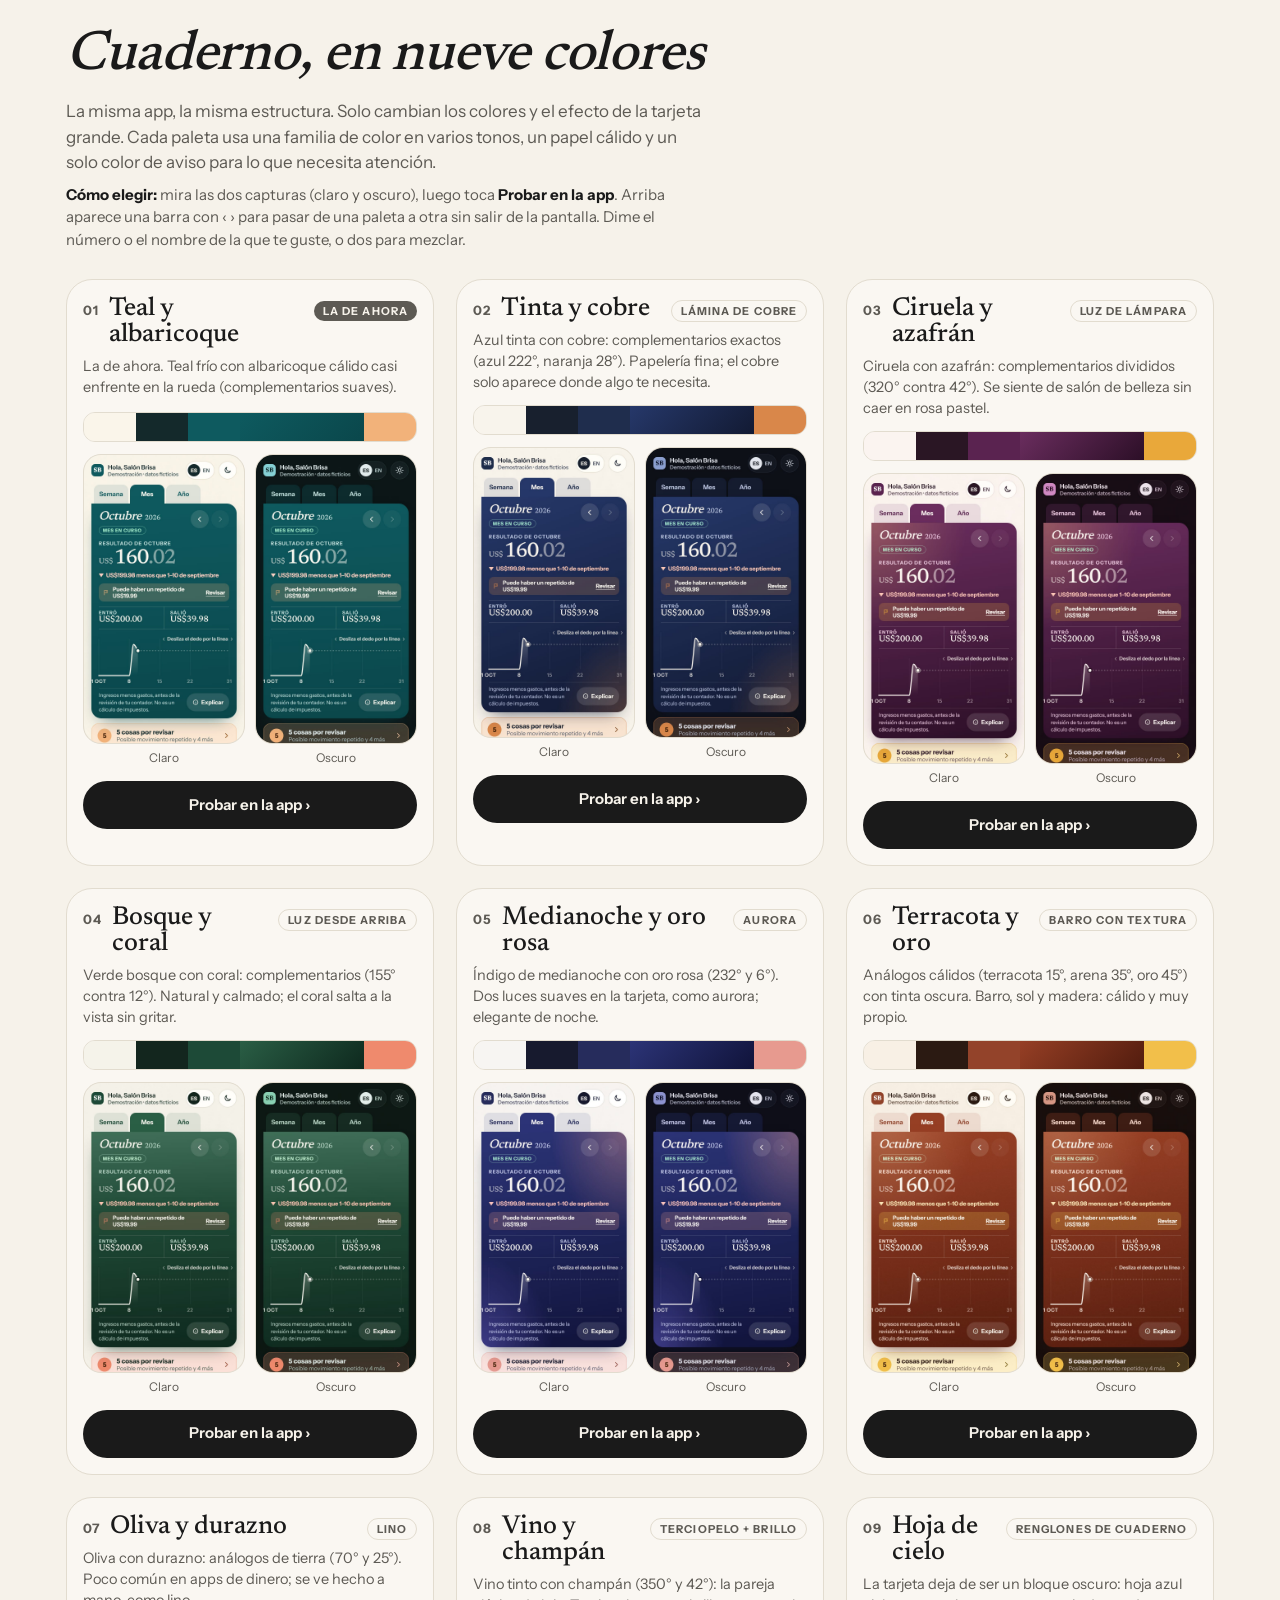
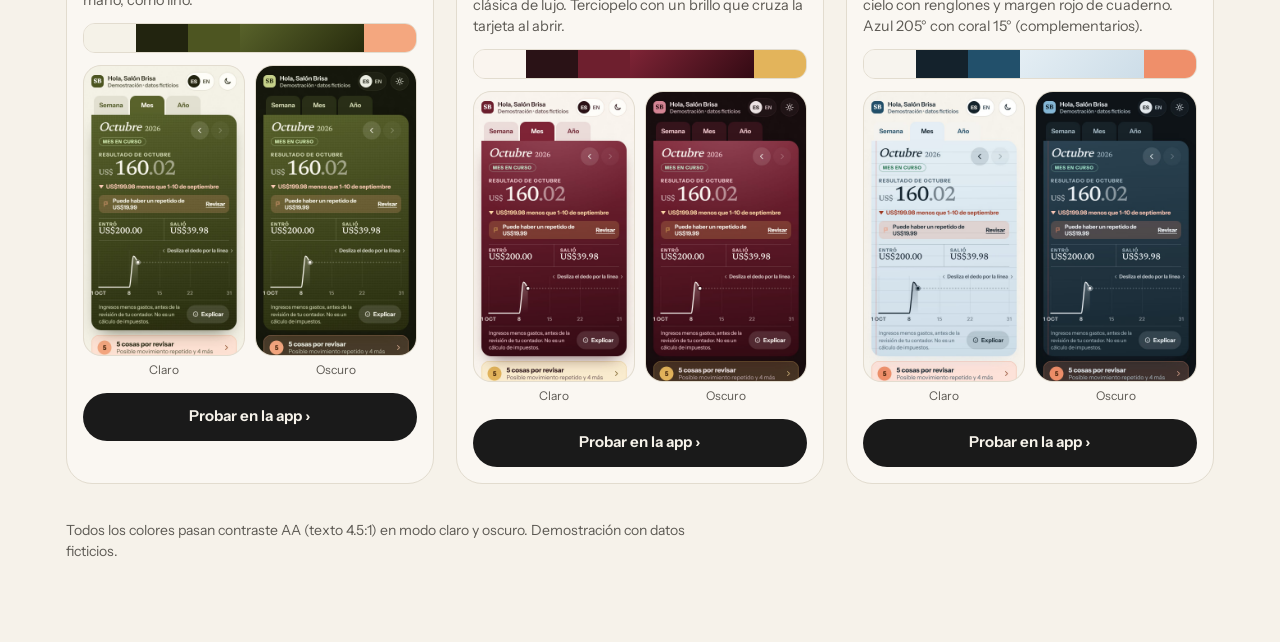
==== colores/index.html @ ece7cb8b "Cuaderno: nine colour options with a palette picker (fictional demo data) Co-Authored-By: Claude Opu" ====
<!doctype html>
<html lang="es">
<head>
<meta charset="utf-8">
<meta name="viewport" content="width=device-width,initial-scale=1,viewport-fit=cover">
<meta name="robots" content="noindex, nofollow">
<meta name="description" content="Salon Books · Cuaderno colour options (fictional demo data).">
<meta name="theme-color" content="#f6f2ea">
<title>Cuaderno · paletas</title>
<link rel="stylesheet" href="../_lib/base.css">
<script src="../_lib/palettes.js"></script>
<style>
:root{--bg:#f6f2ea;--text:#1a1a1a;--muted:#5d5a54;--line:#e2dccf}
@media (prefers-color-scheme:dark){:root:not([data-theme=light]){--bg:#121110;--text:#eeeae2;--muted:#a8a29a;--line:#2a2724}}
body{background:var(--bg);color:var(--text);margin:0;font-family:var(--font-sans)}
body::before{display:none}
.wrap{max-width:1180px;margin:0 auto;padding:28px 16px 80px}
h1{font:500 clamp(34px,8vw,56px)/1.02 var(--font-serif);font-style:italic;letter-spacing:-.02em;margin:0}
.lede{max-width:640px;font-size:17px;line-height:1.5;color:var(--muted);margin:14px 0 8px}
.how{font-size:15px;line-height:1.5;color:var(--muted);max-width:640px;margin:0 0 28px}
.how b{color:var(--text)}
.grid{display:grid;gap:22px;grid-template-columns:repeat(auto-fill,minmax(min(100%,340px),1fr))}
.pal{border:1px solid var(--line);border-radius:26px;padding:16px;background:color-mix(in srgb,var(--bg) 60%,#fff 40%);scroll-margin-top:16px}
@media (prefers-color-scheme:dark){.pal{background:color-mix(in srgb,var(--bg) 85%,#fff 15%)}}
.pal:target{outline:3px solid var(--text);outline-offset:3px}
.ph{display:flex;align-items:baseline;gap:10px;flex-wrap:wrap}
.num{font:700 13px var(--font-sans);color:var(--muted);letter-spacing:.08em}
.ph h2{font:500 26px var(--font-serif);margin:0;flex:1;min-width:0}
.fx{font:700 11px var(--font-sans);letter-spacing:.1em;text-transform:uppercase;border:1px solid var(--line);border-radius:99px;padding:3px 9px;color:var(--muted)}
.theory{font-size:14.5px;line-height:1.45;color:var(--muted);margin:8px 0 12px;min-height:3em}
.sw{display:flex;height:30px;border-radius:12px;overflow:hidden;margin-bottom:12px;border:1px solid var(--line)}
.sw i{flex:1}.sw i.big{flex:2.4}
.shots{display:grid;grid-template-columns:1fr 1fr;gap:10px}
.shots figure{margin:0}
.shots img{display:block;width:100%;aspect-ratio:390/700;object-fit:cover;object-position:top;border-radius:18px;border:1px solid var(--line);background:var(--line)}
.shots figcaption{font-size:12px;color:var(--muted);text-align:center;margin-top:5px}
.try{display:flex;align-items:center;justify-content:center;gap:8px;margin-top:14px;min-height:48px;border-radius:99px;background:var(--text);color:var(--bg);font-weight:650;text-decoration:none;font-size:15px}
.cur{font:700 11px var(--font-sans);letter-spacing:.1em;text-transform:uppercase;color:var(--bg);background:var(--muted);border-radius:99px;padding:3px 9px}
.foot{margin-top:36px;font-size:14px;color:var(--muted);max-width:640px;line-height:1.5}
</style>
</head>
<body>
<main class="wrap">
  <h1>Cuaderno, en nueve colores</h1>
  <p class="lede">La misma app, la misma estructura. Solo cambian los colores y el efecto de la tarjeta grande. Cada paleta usa una familia de color en varios tonos, un papel cálido y un solo color de aviso para lo que necesita atención.</p>
  <p class="how"><b>Cómo elegir:</b> mira las dos capturas (claro y oscuro), luego toca <b>Probar en la app</b>. Arriba aparece una barra con ‹ › para pasar de una paleta a otra sin salir de la pantalla. Dime el número o el nombre de la que te guste, o dos para mezclar.</p>
  <div class="grid" id="grid"></div>
  <p class="foot">Todos los colores pasan contraste AA (texto 4.5:1) en modo claro y oscuro. Demostración con datos ficticios.</p>
</main>
<script>
document.getElementById('grid').innerHTML = (window.SB_PALETTES || []).map(function (p, i) {
  var s = p.sw;
  return '<article class="pal" id="' + p.id + '"><div class="ph"><span class="num">' + String(i + 1).padStart(2, '0') + '</span><h2>' + p.name + '</h2>' + (p.id === 'actual' ? '<span class="cur">la de ahora</span>' : '<span class="fx">' + p.fx + '</span>') + '</div>' +
    '<p class="theory">' + p.theory + '</p>' +
    '<div class="sw" aria-hidden="true"><i style="background:' + s[0] + '"></i><i style="background:' + s[1] + '"></i><i style="background:' + s[2] + '"></i><i class="big" style="background:linear-gradient(135deg,' + s[3] + ',' + s[4] + ')"></i><i style="background:' + s[5] + '"></i></div>' +
    '<div class="shots"><figure><img loading="lazy" src="img/' + p.id + '-claro.jpg" alt="Inicio de ' + p.name + ' en modo claro"><figcaption>Claro</figcaption></figure><figure><img loading="lazy" src="img/' + p.id + '-oscuro.jpg" alt="Inicio de ' + p.name + ' en modo oscuro"><figcaption>Oscuro</figcaption></figure></div>' +
    '<a class="try" href="../v1-cuaderno/index.html?p=' + p.id + '">Probar en la app ›</a></article>';
}).join('');
</script>
</body>
</html>
---- _lib/base.css ----
/* Libreta family base (round 2). Variants override tokens and compose screens differently. */
@font-face{font-family:"Instrument Sans";src:url(fonts/instrument-sans-latin-wght-normal.woff2) format("woff2");font-weight:400 700;font-display:swap}
@font-face{font-family:"Newsreader";src:url(fonts/newsreader-latin-wght-normal.woff2) format("woff2");font-weight:200 800;font-display:swap}
:root{
  --bg:#faf5ea;--surface:#fffefb;--sunk:#f2ebdc;--text:#14292b;--muted:#566a6b;--line:#e4dac6;--line-strong:#cfc2a8;
  --action:#0e5a5f;--action-strong:#0a474b;--action-text:#fff;--tint:#e3f1ef;
  --accent:#f2b27a;--accent-tint:#fce7d2;--accent-ink:#8a4709;--ok:#1e6b4a;--ok-tint:#e1f1e8;--danger:#a12a2a;--neg:#a8432f;
  --card-bg:#0e5a5f;--card-bg2:#0a474b;--card-text:#fdfaf2;--card-muted:#bfdcd8;
  --chrome:#faf5ea;--shadow:0 1px 2px rgba(60,44,20,.06),0 8px 24px -12px rgba(60,44,20,.18);
  --font-sans:"Instrument Sans","Segoe UI",system-ui,sans-serif;--font-serif:"Newsreader",Charter,Georgia,serif;
  --num-size:50px;--grain:.05;--r-card:20px;--ease:cubic-bezier(.2,.8,.2,1);--spring:cubic-bezier(.34,1.4,.64,1);--sheet-ease:cubic-bezier(.32,.72,0,1);
  color-scheme:light;
}
:root[data-theme=dark]{
  --bg:#0f1817;--surface:#16211f;--sunk:#1c2826;--text:#ece5d6;--muted:#9fb0ac;--line:#26332f;--line-strong:#34433f;
  --action:#5fb7b0;--action-strong:#7cc9c2;--action-text:#06201e;--tint:#173533;
  --accent:#f2b27a;--accent-tint:#3a2716;--accent-ink:#f6c79c;--ok:#6cc59a;--ok-tint:#14302a;--neg:#f0a08c;
  --card-bg:#11605f;--card-bg2:#0b4847;--card-text:#f4efe3;--card-muted:#a9d3cd;--chrome:#0f1817;
  --shadow:0 1px 2px rgba(0,0,0,.3),0 10px 30px -14px rgba(0,0,0,.6);color-scheme:dark;
}
*{box-sizing:border-box}
html{background:var(--bg);color:var(--text);font-family:var(--font-sans);-webkit-text-size-adjust:100%;-webkit-tap-highlight-color:transparent}
body{margin:0;min-height:100dvh;font-size:17px;line-height:1.5;background:var(--bg);overflow-x:hidden}
body::before{content:"";position:fixed;inset:0;pointer-events:none;opacity:var(--grain);z-index:0;mix-blend-mode:multiply;background-image:url("data:image/svg+xml,%3Csvg xmlns='http://www.w3.org/2000/svg' width='240' height='240'%3E%3Cfilter id='p'%3E%3CfeTurbulence type='fractalNoise' baseFrequency='.05' numOctaves='5'/%3E%3CfeColorMatrix values='0 0 0 0 .55 0 0 0 0 .45 0 0 0 0 .3 0 0 0 .8 0'/%3E%3C/filter%3E%3Crect width='100%25' height='100%25' filter='url(%23p)'/%3E%3C/svg%3E")}
:root[data-theme=dark] body::before{mix-blend-mode:soft-light}
.theming,.theming *{transition:background-color .35s ease,color .35s ease,border-color .35s ease,fill .35s ease,stroke .35s ease!important}
h1,h2,h3{margin:0;line-height:1.15;font-weight:600}
h1,h2{font-family:var(--font-serif)}
p{margin:0}
a{color:var(--action)}
button{font:inherit;color:inherit}
.ic{width:22px;height:22px;flex:none}
:focus-visible{outline:3px solid var(--action);outline-offset:2px;border-radius:10px}
.sr{position:absolute;width:1px;height:1px;overflow:hidden;clip:rect(0 0 0 0);white-space:nowrap}
[hidden]{display:none!important}

/* shell */
.app{position:relative;z-index:1;min-height:100dvh}
.screen{max-width:560px;margin:0 auto;padding:max(14px,env(safe-area-inset-top)) 18px calc(108px + env(safe-area-inset-bottom));outline:none}
.nav{position:fixed;left:0;right:0;bottom:0;z-index:20;display:flex;justify-content:space-around;padding:8px 6px calc(8px + env(safe-area-inset-bottom));background:var(--bg);border-top:1px solid var(--line-strong)}
.brand{display:none}
.tab{flex:1;max-width:84px;display:flex;flex-direction:column;align-items:center;gap:3px;text-decoration:none;color:var(--muted);font-size:12px;font-weight:600;min-height:52px;padding-top:4px;transition:color .2s}
.tab-ic{position:relative;display:grid;place-items:center;width:58px;height:30px;border-radius:99px;transition:background .3s var(--ease),transform .3s var(--spring)}
.tab.on{color:var(--text)}
.tab.on .tab-ic{background:var(--action);color:var(--action-text)}
.tab:active .tab-ic{transform:scale(.9)}
.badge{position:absolute;top:-3px;right:6px;min-width:18px;height:18px;padding:0 5px;border-radius:9px;background:var(--accent);color:#3d1f04;font-size:11px;font-weight:700;display:grid;place-items:center;border:2px solid var(--bg)}
.mark{display:inline-grid;place-items:center;width:30px;height:30px;border-radius:9px;background:var(--action);color:var(--action-text);font:700 15px var(--font-serif);flex:none}
@media (min-width:960px){
  .screen{max-width:1180px;margin-left:264px;padding:32px 48px 64px}
  .nav{top:0;right:auto;width:248px;flex-direction:column;justify-content:flex-start;gap:4px;padding:28px 16px;border-top:0;border-right:1px solid var(--line);background:var(--surface)}
  .brand{display:flex;align-items:center;gap:10px;font-family:var(--font-serif);font-size:22px;font-weight:600;padding:0 10px 22px}
  .tab{flex:none;max-width:none;flex-direction:row;gap:12px;font-size:15px;min-height:46px;padding:0 6px;border-radius:12px}
  .tab-ic{width:40px;height:34px}
  .tab.on{background:var(--tint)}
}

/* top row */
.top{display:flex;align-items:center;gap:10px;min-height:46px;margin-bottom:10px}
.hello{display:flex;align-items:center;gap:10px;font-weight:600;font-size:15px;margin-right:auto}
.hello-t{display:flex;flex-direction:column;line-height:1.2}
.hello-t small{font-size:12.5px;font-weight:600;color:var(--muted)}
.icon-btn{display:grid;place-items:center;width:44px;height:44px;border-radius:50%;border:1px solid var(--line);background:var(--surface);cursor:pointer;color:var(--text);transition:transform .2s var(--spring)}
.icon-btn:active{transform:scale(.9)}
@media (min-width:960px){.hello .mark{display:none}}

/* period segmented control (sliding pill) */
.seg3{position:relative;display:grid;grid-template-columns:repeat(3,1fr);padding:4px;border-radius:99px;background:var(--sunk);border:1px solid var(--line);isolation:isolate}
.seg3.two{grid-template-columns:1fr 1fr}
.seg3 button{position:relative;z-index:1;display:inline-flex;align-items:center;justify-content:center;gap:6px;min-height:40px;border:0;background:none;border-radius:99px;font-size:15px;font-weight:650;color:var(--muted);cursor:pointer;transition:color .25s;padding:0 8px;white-space:nowrap}
.seg3 button .ic{width:17px;height:17px}
.seg3 button[aria-pressed=true]{color:var(--text)}
.seg-ind{position:absolute;z-index:0;left:0;top:4px;bottom:4px;border-radius:99px;background:var(--surface);box-shadow:0 1px 3px rgba(0,0,0,.12),0 0 0 1px var(--line);transition:transform .42s var(--spring),width .42s var(--spring)}
.mini-count{display:inline-grid;place-items:center;min-width:20px;height:20px;padding:0 5px;border-radius:9px;background:var(--accent);color:#3d1f04;font-size:12px;font-weight:700}
.step{display:grid;place-items:center;width:44px;height:44px;border-radius:50%;border:1px solid var(--line);background:var(--surface);cursor:pointer;color:var(--text);transition:transform .2s var(--spring),opacity .2s;flex:none}
.step:active{transform:scale(.88)}
.step[aria-disabled=true]{opacity:.32}

/* big number */
.big{font-family:var(--font-serif);font-size:var(--num-size);font-weight:500;letter-spacing:-.03em;line-height:1;font-variant-numeric:tabular-nums lining-nums;white-space:nowrap}
.cu-cur{font-size:.36em;font-weight:500;letter-spacing:0;margin-right:.16em;opacity:.72}
.cu-dec{opacity:.5}
.cu-neg{margin-right:.08em}
:root[data-cents=raised] .big .cu-dec{font-size:.5em;vertical-align:.62em;opacity:.8}
:root[data-cents=hide] .big .cu-dec{display:none}

/* chart (Bloque's line) */
.chartbox{position:relative;width:100%;touch-action:pan-y;-webkit-user-select:none;user-select:none;cursor:crosshair}
.cb{display:block;overflow:visible}
.cb-line{fill:none;stroke:currentColor;stroke-width:2.6;stroke-linecap:round;stroke-linejoin:round}
.cb-g0{stop-color:currentColor;stop-opacity:.26}
.cb-g1{stop-color:currentColor;stop-opacity:0}
.cb-future{fill:none;stroke:currentColor;stroke-width:1.6;stroke-dasharray:2 5;opacity:.45;stroke-linecap:round}
.cb-zero{stroke:currentColor;stroke-width:1;stroke-dasharray:3 4;opacity:0;transition:opacity .3s}
.cb-grid line{stroke:currentColor;stroke-width:1;opacity:.08}
.cb-t{font:600 11px var(--font-sans);fill:currentColor;opacity:.62;letter-spacing:.06em;text-transform:uppercase}
.cb-t.fut{opacity:.3}
.cb-end{fill:currentColor;stroke:var(--chart-bg,var(--card-bg));stroke-width:2.5}
.cb-halo{fill:none;stroke:currentColor;stroke-width:2;opacity:0;transform-box:fill-box;transform-origin:center;animation:halo 2.6s ease-out 1.2s infinite}
@keyframes halo{0%{opacity:.5;transform:scale(1)}70%,100%{opacity:0;transform:scale(3)}}
.morph .cb-halo{animation:none}
.cb-rule{stroke:currentColor;stroke-width:1.2;opacity:0}
.cb-scrub{fill:var(--chart-bg,var(--card-bg));stroke:currentColor;stroke-width:2.5;opacity:0}
.scrubbing .cb-rule{opacity:.5}.scrubbing .cb-scrub{opacity:1}.scrubbing .cb-end,.scrubbing .cb-halo{opacity:.25}
.cb-tip{position:absolute;left:0;top:-6px;display:flex;flex-direction:column;align-items:flex-start;padding:5px 10px;border-radius:10px;background:var(--tip-bg,var(--text));color:var(--tip-text,var(--bg));font-size:12px;line-height:1.25;white-space:nowrap;pointer-events:none;opacity:0;transition:opacity .15s;box-shadow:0 6px 16px -8px rgba(0,0,0,.4);z-index:2}
.cb-tip b{font:600 15px var(--font-serif);font-variant-numeric:tabular-nums}
.scrubbing .cb-tip{opacity:1}
.chartbox.flat::after{content:"Sin movimientos todavía";position:absolute;left:50%;top:38%;transform:translateX(-50%);font-size:13px;font-weight:600;opacity:.6;white-space:nowrap}
.chart-hint{font-size:12px;opacity:.7;margin-top:2px}

/* actions */
.actions{display:grid;grid-template-columns:repeat(3,1fr);gap:4px}
.actions.four{grid-template-columns:repeat(4,1fr)}
.act{display:flex;flex-direction:column;align-items:center;justify-content:center;gap:7px;text-decoration:none;color:var(--text);font-size:14.5px;font-weight:650;text-align:center;line-height:1.2;-webkit-user-select:none;user-select:none;border-radius:16px;min-height:100px;padding:6px 2px;transition:background .2s}
.act:active{background:color-mix(in srgb,var(--action) 8%,transparent)}
.act-c{display:grid;place-items:center;width:56px;height:56px;border-radius:50%;background:var(--action);color:var(--action-text);box-shadow:0 8px 16px -10px var(--action);transition:transform .25s var(--spring)}
.act-c .ic{width:24px;height:24px;stroke-width:2}
.act:active .act-c{transform:scale(.9)}
.act-l{display:flex;flex-direction:column;align-items:center;gap:1px}
.act-l small{font-size:12.5px;font-weight:500;color:var(--muted)}

/* sections */
.sec{margin-top:24px}
.sec-h{display:flex;align-items:center;gap:10px;margin:0 4px 10px;min-height:44px}
.sec-h h2{font-size:23px;font-weight:600;letter-spacing:-.01em}
.sec-h .more-link{margin-left:auto;font-size:15px;font-weight:650;text-decoration:none;min-height:44px;display:inline-flex;align-items:center;gap:2px}
.sec-h .more-link .ic{width:18px;height:18px}
.count{display:inline-grid;place-items:center;min-width:26px;height:26px;padding:0 8px;border-radius:99px;background:var(--accent);color:#3d1f04;font:700 14px var(--font-sans)}
.need-list,.rows,.notes{list-style:none;margin:0;padding:0}
.need-list{background:var(--surface);border-radius:var(--r-card);box-shadow:var(--shadow);border:1px solid var(--line);overflow:hidden}
.need{display:flex;align-items:center;gap:12px;width:100%;border:0;background:none;text-align:left;padding:13px 14px;min-height:64px;cursor:pointer;transition:background .2s}
.need-list li+li .need{border-top:1px solid var(--line)}
.need:active{background:var(--sunk)}
.need-dot{width:10px;height:10px;border-radius:50%;background:var(--accent);box-shadow:0 0 0 4px var(--accent-tint);flex:none}
.need-main{flex:1;display:flex;flex-direction:column;min-width:0}
.need-title{font-weight:650}
.need-sub{font-size:14px;color:var(--muted);font-variant-numeric:tabular-nums}
.need-chev{color:var(--muted);width:18px;height:18px}
.need-more{display:flex;align-items:center;justify-content:center;gap:4px;min-height:44px;font-weight:650;text-decoration:none;font-size:15px}
.need-more .ic{width:17px;height:17px}
.all-clear{display:flex;gap:12px;align-items:center;padding:16px;border-radius:var(--r-card);background:var(--ok-tint);color:var(--ok)}
.all-clear p{color:var(--text)}

/* rows */
.day{margin-top:14px}
.day-h{display:flex;justify-content:space-between;margin:0 6px 6px;font:700 12px var(--font-sans);letter-spacing:.1em;text-transform:uppercase;color:var(--muted)}
.day-h span:first-child::first-letter{text-transform:uppercase}
.day-sum{font-variant-numeric:tabular-nums;letter-spacing:.02em}
.rows{background:var(--surface);border:1px solid var(--line);border-radius:var(--r-card);box-shadow:var(--shadow);overflow:hidden}
.row{display:flex;align-items:center;gap:12px;width:100%;border:0;background:none;text-align:left;padding:12px 14px;min-height:64px;cursor:pointer;transition:background .2s}
.rows li+li .row{border-top:1px solid var(--line)}
.row:active{background:var(--sunk)}
.just{animation:just 2s var(--ease)}
@keyframes just{0%,30%{background:var(--accent-tint)}100%{background:transparent}}
.row-ic{position:relative;display:grid;place-items:center;width:40px;height:40px;border-radius:50%;background:var(--sunk);color:var(--muted);flex:none}
.row-ic .ic{width:19px;height:19px}
.row-ic.in{background:var(--tint);color:var(--action)}
.who-dot{position:absolute;right:-1px;bottom:-1px;width:13px;height:13px;border-radius:50%;background:var(--who);border:2px solid var(--surface)}
.row-main{flex:1;min-width:0;display:flex;flex-direction:column;align-items:flex-start}
.row-title{font-weight:600;line-height:1.3}
.row-sub{font-size:14px;color:var(--muted);line-height:1.35}
.row-amt{font:600 18px var(--font-serif);font-variant-numeric:tabular-nums;white-space:nowrap}
.row-amt.in{color:var(--ok)}
.is-void .row-title,.is-void .row-amt{text-decoration:line-through;opacity:.55}
.tag{display:inline-block;margin-top:4px;font-size:12px;font-weight:650;padding:2px 9px;border-radius:99px}
.tag-need{background:var(--accent-tint);color:var(--accent-ink)}
.tag-wait,.tag-void{background:var(--sunk);color:var(--muted)}
.tag-ok{background:var(--ok-tint);color:var(--ok)}
.see-all{display:flex;align-items:center;justify-content:center;gap:6px;min-height:48px;margin-top:8px;font-weight:650;text-decoration:none}
.see-all .ic{width:18px;height:18px}
.empty{text-align:center;padding:36px 10px;color:var(--muted);display:grid;justify-items:center;gap:10px}
.muted-p{color:var(--muted);padding:12px 4px}

/* pages */
.page-h{display:flex;align-items:center;justify-content:space-between;gap:12px;margin:8px 0 6px;min-height:48px}
.page-h h1{font-size:38px;font-weight:500;letter-spacing:-.02em}
.lede{color:var(--muted);margin-bottom:14px;max-width:52ch}
.btn{display:inline-flex;align-items:center;justify-content:center;gap:8px;min-height:48px;padding:0 20px;border-radius:99px;border:1px solid transparent;font-weight:650;font-size:16px;text-decoration:none;cursor:pointer;transition:transform .2s var(--spring),background .2s,box-shadow .2s;text-align:center;line-height:1.2}
.btn:active{transform:scale(.96)}
.btn .ic{width:19px;height:19px}
.btn-main{background:var(--action);color:var(--action-text);box-shadow:0 8px 18px -10px var(--action)}
.btn-quiet{background:var(--surface);border-color:var(--line-strong);color:var(--text)}
.btn-sm{min-height:44px;padding:0 16px;font-size:15px}
.search{display:flex;align-items:center;gap:10px;background:var(--surface);border:1px solid var(--line-strong);border-radius:16px;padding:0 14px;min-height:50px;transition:box-shadow .2s,border-color .2s}
.search:focus-within{border-color:var(--action);box-shadow:0 0 0 4px var(--tint)}
.search .ic{color:var(--muted)}
.search input{flex:1;border:0;background:none;font:inherit;color:var(--text);min-height:48px;outline:none;min-width:0}
.chips{display:flex;gap:8px}
.chips.scroll{overflow-x:auto;scrollbar-width:none;margin:12px -18px 4px;padding:2px 18px 6px;scroll-snap-type:x proximity}
.chips.scroll::-webkit-scrollbar{display:none}
.chips.wrap{flex-wrap:wrap}
.chip{position:relative;flex:none;display:inline-flex;align-items:center;gap:7px;min-height:44px;padding:0 15px;border-radius:99px;border:1px solid var(--line-strong);background:var(--surface);font-size:15px;font-weight:600;cursor:pointer;scroll-snap-align:start;transition:background .2s,color .2s,transform .2s var(--spring),border-color .2s;color:var(--text)}
.chip:active{transform:scale(.95)}
.chip .ic{width:18px;height:18px;color:var(--action)}
.chip.sel,.chip:has(input:checked){background:var(--text);color:var(--bg);border-color:var(--text)}
.chip.sel .ic,.chip:has(input:checked) .ic{color:inherit}
.chip input{position:absolute;opacity:0;pointer-events:none}
.chip:has(input:focus-visible){outline:3px solid var(--action);outline-offset:2px}
.chip.suggested{box-shadow:0 0 0 3px var(--accent)}
.chip.who i{width:12px;height:12px;border-radius:50%;background:var(--who)}

/* ledger table (debit / credit) */
.ledger{background:var(--surface);border:1px solid var(--line);border-radius:var(--r-card);box-shadow:var(--shadow);overflow:hidden}
.lg-head,.lg-row{display:grid;grid-template-columns:minmax(0,1fr) 84px 84px;align-items:center;gap:6px}
.lg-head{position:sticky;top:0;z-index:2;padding:8px 14px;background:var(--sunk);border-bottom:1px solid var(--line-strong);font:700 11px var(--font-sans);letter-spacing:.12em;text-transform:uppercase;color:var(--muted)}
.lg-head span:not(:first-child){text-align:right}
.lg-date{display:flex;justify-content:space-between;padding:12px 14px 4px;font:600 15px var(--font-serif);font-style:italic;color:var(--muted)}
.lg-ds{font:600 13px var(--font-sans);font-style:normal;font-variant-numeric:tabular-nums}
.lg-row{width:100%;border:0;background:none;text-align:left;padding:9px 14px;min-height:58px;cursor:pointer;border-top:1px dashed var(--line);transition:background .2s;color:var(--text)}
.lg-day .lg-date+.lg-row{border-top-color:transparent}
.lg-row:active{background:var(--sunk)}
.lg-c{display:flex;flex-direction:column;min-width:0;position:relative}
.lg-c b{font-weight:600;line-height:1.3;font-size:16px}
.lg-c small{font-size:13px;color:var(--muted);line-height:1.3}
.lg-c em{font-style:normal;font-weight:650}
.lg-c em.need{color:var(--accent-ink)}
.who-pip{position:absolute;left:-10px;top:6px;width:4px;height:calc(100% - 12px);border-radius:3px;background:var(--who)}
.lg-n{font:600 16px var(--font-serif);font-variant-numeric:tabular-nums;text-align:right;white-space:nowrap}
.lg-n.in{color:var(--ok)}
.lg-row.off .lg-n{opacity:.5}
.lg-row.is-void b,.lg-row.is-void .lg-n{text-decoration:line-through;opacity:.5}
.lg-day+.lg-day{border-top:1px solid var(--line-strong)}

/* compact rows */
.cday{margin-top:16px}
.cday-h{display:flex;align-items:center;gap:10px;margin:0 2px 4px;font:700 12px var(--font-sans);letter-spacing:.1em;text-transform:uppercase;color:var(--muted)}
.cday-h i{flex:1;height:1px;background:var(--line-strong)}
.crow{display:flex;align-items:center;gap:12px;width:100%;border:0;background:none;text-align:left;padding:10px 2px;min-height:58px;cursor:pointer;border-bottom:1px solid var(--line);color:var(--text)}
.crow:active{background:var(--sunk)}
.cmark{width:12px;height:12px;border-radius:4px;flex:none;border:2px solid var(--line-strong)}
.cmark.in{background:var(--ok);border-color:var(--ok)}
.cmark.out{background:var(--text);border-color:var(--text)}
.cmark.need{background:var(--accent);border-color:var(--accent)}
.cmark.wait,.cmark.off,.cmark.move{background:transparent}
.cmark.void{background:transparent;border-style:dashed}
.cmark[style]{box-shadow:0 0 0 3px color-mix(in srgb,var(--who) 40%,transparent)}
.crow-t{flex:1;min-width:0;font-weight:600;line-height:1.3;display:flex;flex-direction:column}
.crow-t small{font-weight:500;font-size:13.5px;color:var(--muted)}
.crow-n{font:600 17px var(--font-serif);font-variant-numeric:tabular-nums;white-space:nowrap}
.crow-n.in{color:var(--ok)}
.crow.is-void .crow-t,.crow.is-void .crow-n{text-decoration:line-through;opacity:.55}

/* category breakdown */
.cats{list-style:none;margin:0;padding:0;display:grid;gap:4px}
.cats li{display:flex;gap:12px;align-items:flex-start;padding:10px 12px;background:var(--surface);border:1px solid var(--line);border-radius:16px}
.cat-ic{display:grid;place-items:center;width:38px;height:38px;border-radius:12px;background:var(--tint);color:var(--action);flex:none}
.cat-ic .ic{width:19px;height:19px}
.cat-main{flex:1;min-width:0;display:flex;flex-direction:column;gap:5px}
.cat-top{display:flex;justify-content:space-between;gap:10px;font-size:15.5px}
.cat-v{font:600 16px var(--font-serif);font-variant-numeric:tabular-nums}
.cat-bar{height:8px;border-radius:9px;background:var(--sunk);overflow:hidden}
.cat-bar i{display:block;height:100%;width:calc(var(--w)*100%);border-radius:9px;background:var(--action);transform-origin:left;animation:sx .7s var(--ease) both;animation-delay:calc(var(--i)*60ms)}
@keyframes sx{from{transform:scaleX(0)}}
.cat-main small{font-size:13px;color:var(--muted)}
.cat-wait{display:flex;gap:10px;margin-top:10px;font-size:14px;color:var(--muted);background:var(--sunk);border-radius:14px;padding:11px 12px}
.cat-wait .ic{width:18px;height:18px;margin-top:2px}

/* receipts */
.receipt-grid{list-style:none;padding:0;margin:0;display:grid;grid-template-columns:repeat(auto-fill,minmax(150px,1fr));gap:12px}
.rcard{width:100%;border:1px solid var(--line);background:var(--surface);border-radius:18px;padding:10px;text-align:left;cursor:pointer;box-shadow:var(--shadow);display:flex;flex-direction:column;gap:8px;transition:transform .2s var(--spring);color:var(--text)}
.rcard:active{transform:scale(.97)}
.rcard.todo{border-color:var(--accent);box-shadow:0 0 0 3px var(--accent-tint)}
.rthumb{display:block;height:140px;overflow:hidden;border-radius:12px;background:var(--sunk);padding:10px 18px 0}
.receipt.thumb{width:100%;height:auto;filter:drop-shadow(0 4px 6px rgba(0,0,0,.14));transform:rotate(-2deg)}
.rmeta{display:flex;flex-direction:column;font-size:14px;align-items:flex-start}
.rmeta span{color:var(--muted)}
.shoebox{list-style:none;padding:0;margin:0;display:grid;grid-template-columns:1fr 1fr;gap:18px 14px}
.shoebox li{transform:rotate(var(--r))}
.rslip{width:100%;border:0;background:none;padding:0;cursor:pointer;text-align:left;display:flex;flex-direction:column;gap:8px;color:var(--text);transition:transform .25s var(--spring)}
.rslip:active{transform:scale(.96) rotate(calc(var(--r) * -1))}
.rslip-img{position:relative;display:block;height:172px;overflow:hidden;border-radius:4px;filter:drop-shadow(0 2px 2px rgba(60,44,20,.12)) drop-shadow(0 12px 16px rgba(60,44,20,.18))}
.rslip-img .receipt{width:100%;height:auto;transform:none;filter:none}
.stamp{position:absolute;right:8px;bottom:12px;transform:rotate(-8deg);border:2.5px solid currentColor;border-radius:8px;padding:3px 8px;font:800 12px var(--font-sans);letter-spacing:.08em;text-transform:uppercase;background:color-mix(in srgb,#fbf8f1 70%,transparent)}
.stamp.ok{color:#1e6b4a}.stamp.todo{color:#b0560e}.stamp.wait{color:#566a6b}
.rslip-m{display:flex;flex-direction:column;font-size:14px;line-height:1.3;padding:0 2px}
.rslip-m b{font-weight:650}
.rslip-m span{color:var(--muted)}
.rrow{display:flex;align-items:center;gap:12px;width:100%;border:0;border-bottom:1px solid var(--line);background:none;padding:12px 2px;cursor:pointer;text-align:left;color:var(--text)}
.rrow-img{width:54px;height:66px;overflow:hidden;border-radius:6px;background:var(--sunk);padding:4px 6px 0;flex:none;box-shadow:inset 0 0 0 1px var(--line)}
.rrow-img .receipt{width:100%;height:auto;transform:none;filter:none}
.rrow.todo .rrow-img{box-shadow:0 0 0 2.5px var(--accent)}
.rrow-t{flex:1;min-width:0;display:flex;flex-direction:column;align-items:flex-start;line-height:1.3}
.rrow-t>span:not(.tag){font-size:13.5px;color:var(--muted)}
.rrow-n{font:600 17px var(--font-serif);text-align:right;font-variant-numeric:tabular-nums;white-space:nowrap}
.rrow-n small{display:block;font:600 12px var(--font-sans);color:var(--muted)}

/* review */
.rv{background:var(--surface);border:1px solid var(--line);border-radius:22px;padding:16px;box-shadow:var(--shadow);display:flex;flex-direction:column;gap:8px}
.rv-k{display:flex;align-items:center;gap:7px;font:700 12px var(--font-sans);letter-spacing:.08em;text-transform:uppercase;color:var(--accent-ink)}
.rv-k .ic{width:17px;height:17px}
.rv-t{font:600 22px var(--font-serif);letter-spacing:-.01em}
.rv-why{color:var(--muted);font-size:15.5px}
.rv-acts{display:flex;gap:8px;flex-wrap:wrap;margin-top:6px}
.rv-acts .btn{flex:1 1 140px}
.rv-acts .btn-main{flex-basis:100%}
.rv-list{display:grid;gap:12px}
.big-clear{padding:22px}
.progress{height:10px;border-radius:99px;background:var(--sunk);overflow:hidden}
.progress span{display:block;height:100%;width:calc(var(--p)*100%);background:var(--action);border-radius:99px;transition:width .6s var(--ease)}

/* settings */
.set{margin-top:22px}
.set-h{font:700 12px var(--font-sans);letter-spacing:.1em;text-transform:uppercase;color:var(--muted);margin:0 4px 8px}
.seg{display:flex;gap:4px;padding:4px;border-radius:16px;background:var(--sunk);border:1px solid var(--line)}
.seg-b{position:relative;flex:1;display:flex;align-items:center;justify-content:center;gap:6px;min-height:46px;border-radius:12px;border:0;background:none;font-size:15px;font-weight:600;color:var(--muted);cursor:pointer;text-align:center;line-height:1.2;padding:4px 6px;transition:background .25s var(--ease),color .25s}
.seg-b .ic{width:17px;height:17px}
.seg-b.sel,.seg-b:has(input:checked){background:var(--surface);color:var(--text);box-shadow:0 1px 3px rgba(0,0,0,.12)}
.seg-b input{position:absolute;opacity:0;pointer-events:none}
.seg-b:has(input:focus-visible){outline:3px solid var(--action)}
.switch-row,.set-row{display:flex;align-items:center;justify-content:space-between;gap:12px;background:var(--surface);border:1px solid var(--line);border-radius:18px;padding:12px 14px;min-height:64px;width:100%;text-align:left;cursor:pointer;color:var(--text)}
.switch-row>span,.set-row>span{display:flex;align-items:center;gap:12px;flex:1}
.switch-row small,.set-row small{display:block;color:var(--muted);font-size:14px}
.switch-row input{appearance:none;-webkit-appearance:none;width:52px;height:32px;border-radius:99px;background:var(--line-strong);position:relative;cursor:pointer;transition:background .25s;flex:none;margin:0}
.switch-row input::after{content:"";position:absolute;top:3px;left:3px;width:26px;height:26px;border-radius:50%;background:#fff;box-shadow:0 1px 3px rgba(0,0,0,.25);transition:transform .3s var(--spring)}
.switch-row input:checked{background:var(--action)}
.switch-row input:checked::after{transform:translateX(20px)}
.set-list{list-style:none;padding:0;margin:0;display:grid;gap:8px}
.who-row i{display:inline-block;width:10px;height:10px;border-radius:50%;background:var(--who);margin:0 4px 0 6px}
.who-row i:first-child{margin-left:0}
.demo-note{margin-top:24px;font-size:13px;color:var(--muted);border:1px dashed var(--line-strong);border-radius:14px;padding:10px 12px}

/* forms */
.back{display:inline-flex;align-items:center;gap:4px;min-height:44px;font-weight:650;text-decoration:none;margin-left:-6px}
.form{display:flex;flex-direction:column;gap:18px;margin-top:8px}
.field{display:flex;flex-direction:column;gap:7px;border:0;margin:0;padding:0;min-width:0}
.field>label,.field legend{font-weight:650;font-size:15px;padding:0}
.field input:not([type=radio]):not([type=checkbox]),.cat-more{font:inherit;color:var(--text);background:var(--surface);border:1px solid #7d8a85;border-radius:14px;min-height:50px;padding:0 14px;transition:border-color .2s,box-shadow .2s;width:100%}
.field input:focus,.cat-more:focus{outline:none;border-color:var(--action);box-shadow:0 0 0 4px var(--tint)}
.amt{display:flex;align-items:baseline;gap:6px;border-bottom:2px solid var(--line-strong);padding:4px 2px 6px;transition:border-color .2s}
.amt:focus-within{border-color:var(--action)}
.amt-cur{font:500 26px var(--font-serif);color:var(--muted)}
.amt input{border:0!important;background:none!important;box-shadow:none!important;padding:0!important;font:500 52px var(--font-serif)!important;letter-spacing:-.02em;min-height:64px!important;font-variant-numeric:tabular-nums}
.amt-wrap.bad .amt{border-color:var(--danger);animation:shake .35s}
@keyframes shake{25%{transform:translateX(-6px)}75%{transform:translateX(6px)}}
.form-err{color:var(--danger);font-size:14px;font-weight:600}
.from-receipt>label::after{content:"Leído del recibo";margin-left:8px;font-size:12px;font-weight:700;color:var(--accent-ink);background:var(--accent-tint);padding:2px 8px;border-radius:99px}
.hint{font-size:14px;color:var(--muted)}
.cat-more{margin-top:4px}
.more summary{display:flex;align-items:center;gap:8px;min-height:48px;font-weight:650;color:var(--action);cursor:pointer;list-style:none}
.more summary::-webkit-details-marker{display:none}
.more[open] summary .ic{transform:rotate(45deg)}
.more summary .ic{transition:transform .3s var(--spring)}
.more-in{display:flex;flex-direction:column;gap:14px;padding:4px 0 6px}
.submit-bar{position:sticky;bottom:calc(84px + env(safe-area-inset-bottom));padding:10px 0;background:linear-gradient(transparent,var(--bg) 30%);z-index:3}
.btn-save{width:100%;min-height:56px;font-size:17px;position:relative;overflow:hidden}
.btn-save .s-busy,.btn-save .s-ok{display:none}
.btn-save.saving .s-idle{display:none}
.btn-save.saving .s-busy{display:block;width:22px;height:22px;border-radius:50%;border:3px solid color-mix(in srgb,var(--action-text) 35%,transparent);border-top-color:var(--action-text);animation:spin .7s linear infinite}
.btn-save.saved{background:var(--ok);box-shadow:0 8px 18px -10px var(--ok)}
.btn-save.saved .s-idle{display:none}
.btn-save.saved .s-ok{display:inline-flex;align-items:center;gap:8px;animation:pop .4s var(--spring)}
@keyframes spin{to{transform:rotate(360deg)}}
@keyframes pop{from{transform:scale(.6);opacity:0}}
.receipt-pane{margin:6px 0 4px}
.receipt-frame{position:relative;display:block;width:100%;border:0;padding:18px 0 22px;border-radius:22px;background:radial-gradient(80% 70% at 50% 40%,#5b5348,#2f2a24);cursor:zoom-in;overflow:hidden;box-shadow:var(--shadow)}
.receipt-frame .receipt{display:block;width:56%;max-width:230px;height:auto;margin:0 auto;transform:rotate(-2.5deg);filter:drop-shadow(0 14px 18px rgba(0,0,0,.45))}
.scanline{position:absolute;left:0;right:0;top:0;height:70px;background:linear-gradient(transparent,color-mix(in srgb,var(--accent) 45%,transparent),transparent);opacity:0;pointer-events:none}
.reading .scanline{opacity:1;animation:scan 1.4s var(--ease) infinite}
@keyframes scan{from{transform:translateY(-70px)}to{transform:translateY(420px)}}
.read-status{display:flex;align-items:center;gap:8px;margin-top:10px;font-weight:600;font-size:15px;min-height:28px}
.read-status .ic{width:18px;height:18px}
.rs-read{display:none;color:var(--ok)}
.rs-reading{display:none;color:var(--accent-ink)}
.reading .rs-reading,.read .rs-read{display:inline-flex;align-items:center;gap:8px}
.reading .rs-reading .ic{animation:spin 1.6s linear infinite}
.reading .form{opacity:.5;pointer-events:none;filter:saturate(.5)}
@media (min-width:960px){
  .form-page{max-width:640px}
  .form-page.has-receipt{max-width:none;display:grid;grid-template-columns:minmax(0,.85fr) minmax(0,1fr);gap:0 40px;align-items:start}
  .form-page.has-receipt .back,.form-page.has-receipt .page-h{grid-column:1/-1}
  .form-page.has-receipt .receipt-pane{position:sticky;top:30px}
  .submit-bar{bottom:0}
}

/* sheets, toast */
.sheet-wrap{position:fixed;inset:0;z-index:50}
.scrim{position:absolute;inset:0;background:rgba(14,22,22,.42);opacity:0;transition:opacity .3s}
.sheet{position:absolute;left:0;right:0;bottom:0;max-height:90dvh;overflow:auto;overscroll-behavior:contain;background:var(--bg);border-radius:28px 28px 0 0;padding:8px 18px calc(18px + env(safe-area-inset-bottom));transform:translateY(105%);transition:transform .42s var(--sheet-ease);box-shadow:0 -10px 40px rgba(0,0,0,.2)}
.sheet-wrap.open .scrim{opacity:1}
.sheet-wrap.open .sheet{transform:none}
.grab{width:42px;height:5px;border-radius:9px;background:var(--line-strong);margin:4px auto 10px;cursor:grab;touch-action:none}
@media (min-width:960px){.sheet{left:50%;right:auto;bottom:auto;top:50%;width:540px;max-height:86dvh;border-radius:28px;transform:translate(-50%,-46%) scale(.96);opacity:0;transition:transform .35s var(--sheet-ease),opacity .25s}.sheet-wrap.open .sheet{transform:translate(-50%,-50%);opacity:1}.grab{display:none}}
.sh-body{display:flex;flex-direction:column;gap:12px}
.sh-kicker{font:700 12px var(--font-sans);letter-spacing:.1em;text-transform:uppercase;color:var(--muted);display:flex;align-items:center;gap:6px}
.sh-kicker.need{color:var(--accent-ink)}
.sh-kicker .ic{width:16px;height:16px}
.sh-title{font-size:26px;font-weight:600}
.sh-amount{font:500 40px var(--font-serif);font-variant-numeric:tabular-nums;letter-spacing:-.02em}
.sh-amount.in{color:var(--ok)}
.sh-meta{color:var(--muted)}
.sh-dl{margin:0;display:grid;background:var(--surface);border:1px solid var(--line);border-radius:18px;overflow:hidden}
.sh-dl div{display:flex;justify-content:space-between;gap:12px;padding:11px 14px}
.sh-dl div+div{border-top:1px solid var(--line)}
.sh-dl dt{color:var(--muted)}
.sh-dl dd{margin:0;font-weight:600;text-align:right}
.sh-why{display:flex;gap:10px;align-items:flex-start;font-size:15px;color:var(--muted);background:var(--sunk);border-radius:14px;padding:11px 12px}
.sh-why .ic{width:18px;height:18px;margin-top:2px}
.sh-eq{display:grid;grid-template-columns:1fr auto 1fr auto 1fr;align-items:center;gap:6px;background:var(--surface);border:1px solid var(--line);border-radius:16px;padding:10px 12px}
.sh-eq span{display:flex;flex-direction:column;font-size:12px;font-weight:650;color:var(--muted);text-transform:uppercase;letter-spacing:.06em}
.sh-eq b{font:600 16px var(--font-serif);color:var(--text);text-transform:none;letter-spacing:0;font-variant-numeric:tabular-nums}
.sh-eq i{font-style:normal;font-size:20px;color:var(--muted)}
.sh-label{font-weight:650}
.sh-actions{display:flex;gap:8px;flex-wrap:wrap}
.sh-actions .btn{flex:1}
.sh-done{margin-top:4px}
.sh-receipt{background:var(--sunk);border-radius:16px;padding:14px;display:grid;place-items:center;border:0;cursor:zoom-in}
.receipt.mini{width:150px;height:auto;transform:rotate(-2deg);filter:drop-shadow(0 6px 8px rgba(0,0,0,.18))}
.sh-receipt.big .receipt.mini{width:190px}
.receipt.zoomed{width:100%;max-width:360px;height:auto;margin:0 auto;display:block}
.dup-pair{display:grid;grid-template-columns:1fr 1fr;gap:8px}
.dup-pair div{background:var(--surface);border:1px solid var(--line);border-radius:16px;padding:12px;display:flex;flex-direction:column;gap:4px;font-size:14px}
.dup-pair span{color:var(--muted)}
.anotar-grid{display:grid;gap:10px}
.anotar{display:grid;grid-template-columns:52px 1fr;grid-template-rows:auto auto;column-gap:14px;align-items:center;text-decoration:none;color:var(--text);background:var(--surface);border:1px solid var(--line);border-radius:20px;padding:12px 14px;min-height:76px}
.anotar .ic{grid-row:1/3;width:52px;height:52px;padding:13px;border-radius:50%;background:var(--tint);color:var(--action)}
.anotar span{color:var(--muted);font-size:14px}
.report{background:#fffdf7;color:#14292b;border:1px solid var(--line);border-radius:6px;padding:16px 16px 10px;box-shadow:var(--shadow);font-size:14.5px}
:root[data-theme=dark] .report{background:#f4efe3}
.rp-h{font:700 11px var(--font-sans);letter-spacing:.12em;text-transform:uppercase;color:#566a6b;margin:12px 0 4px}
.rp-h:first-child{margin-top:0}
.rp-r{display:flex;justify-content:space-between;gap:10px;padding:5px 0;border-bottom:1px dotted #cfc2a8;font-variant-numeric:tabular-nums}
.rp-r span:last-child{font-family:var(--font-serif);font-weight:600;white-space:nowrap}
.rp-r.tot{font-weight:700;border-bottom:1px solid #14292b}
.rp-r.grand{font-weight:700;font-size:16.5px;border-bottom:3px double #14292b;margin-top:8px}
.rp-r.wait{color:#566a6b}
.team{list-style:none;margin:0;padding:0;display:grid;gap:8px}
.team li{display:flex;align-items:center;gap:12px;background:var(--surface);border:1px solid var(--line);border-left:5px solid var(--who);border-radius:16px;padding:10px 12px}
.tm-av{display:grid;place-items:center;width:40px;height:40px;border-radius:50%;background:var(--who);color:#fff;font-weight:700;flex:none}
.tm-t{flex:1;display:flex;flex-direction:column;line-height:1.3}
.tm-t span{font-size:13.5px;color:var(--muted)}
.tm-n{display:flex;flex-direction:column;align-items:flex-end;font:600 15px var(--font-serif);font-variant-numeric:tabular-nums}
.tm-n small{font:600 11px var(--font-sans);color:var(--muted);text-transform:uppercase;letter-spacing:.06em}
.toast{position:fixed;left:50%;bottom:calc(96px + env(safe-area-inset-bottom));z-index:60;display:flex;align-items:center;gap:10px;max-width:min(92vw,440px);padding:12px 16px 12px 12px;border-radius:18px;background:var(--text);color:var(--bg);font-weight:600;font-size:15px;box-shadow:0 14px 30px -12px rgba(0,0,0,.45);transform:translate(-50%,24px) scale(.96);opacity:0;pointer-events:none;transition:transform .45s var(--spring),opacity .25s}
.toast.show{transform:translate(-50%,0);opacity:1}
.toast-ic{display:grid;place-items:center;width:28px;height:28px;border-radius:50%;background:var(--ok);color:#fff;flex:none}
.toast.warn .toast-ic{background:var(--accent);color:#3d1f04}
.toast-ic .ic{width:17px;height:17px}
@media (min-width:960px){.toast{bottom:28px;left:calc(50% + 124px)}}

/* first-load entrance only (never on in-page changes) */
.enter>*>*{animation:rise .55s var(--ease) both}
.enter>*>*:nth-child(2){animation-delay:.05s}.enter>*>*:nth-child(3){animation-delay:.1s}.enter>*>*:nth-child(4){animation-delay:.14s}.enter>*>*:nth-child(n+5){animation-delay:.18s}
@keyframes rise{from{opacity:0;transform:translateY(12px)}}
:root[data-motion=subtle] *{animation-duration:.01ms!important;transition-duration:.12s!important}
@media (prefers-reduced-motion:reduce){*,*::before,*::after{animation-duration:.01ms!important;animation-iteration-count:1!important;transition-duration:.01ms!important}}
#twt{top:46%!important;bottom:auto!important;right:0!important;min-height:0!important;padding:14px 7px!important;border-radius:12px 0 0 12px!important;writing-mode:vertical-rl;font-size:12px!important;letter-spacing:.06em;opacity:.82}

/* ===== round 2 (panel r01): pending on the first screen, rows say why, comparison, safer decisions, faster forms ===== */
.alert{display:flex;align-items:center;gap:12px;min-height:60px;padding:10px 14px;border-radius:18px;background:var(--accent-tint);color:var(--text);text-decoration:none;border:1px solid color-mix(in srgb,var(--accent) 55%,transparent)}
.alert>span:nth-child(2){flex:1;display:flex;flex-direction:column;line-height:1.25;min-width:0}
.alert b{font-weight:700;font-size:16px}
.alert>span:nth-child(2)>span{font-size:14px;color:var(--muted);white-space:nowrap;overflow:hidden;text-overflow:ellipsis}
.alert .ic{color:var(--accent-ink);width:20px;height:20px}
.al-n{display:grid;place-items:center;width:34px;height:34px;border-radius:50%;background:var(--accent);color:#3d1f04;font-weight:800;font-size:16px;flex:none}
.alert.ok{background:var(--ok-tint);border-color:transparent}.alert.ok .ic{color:var(--ok)}
.warn{display:flex;align-items:center;gap:8px;width:100%;margin-top:8px;padding:6px 10px;min-height:40px;border:0;border-radius:12px;background:color-mix(in srgb,var(--accent) 22%,transparent);color:inherit;font:600 13.5px var(--font-sans);text-align:left;cursor:pointer}
.warn .ic{width:16px;height:16px;flex:none;color:var(--accent)}
.warn span{flex:1}.warn b{text-decoration:underline;text-underline-offset:3px}
.cmp{display:inline-flex;align-items:center;gap:6px;margin-top:6px;font-size:14px;font-weight:650}
.cmp::before{content:"";width:0;height:0;border:6px solid transparent}
.cmp[data-dir="1"]::before{border-bottom:9px solid currentColor;border-top:0;margin-bottom:2px}
.cmp[data-dir="-1"]::before{border-top:9px solid currentColor;border-bottom:0}
.cmp[data-dir="0"]::before{width:8px;height:8px;border:0;border-radius:50%;background:currentColor;opacity:.6}
.cb-t{font-size:12px;opacity:.85}
.cb-t.fut{opacity:.42}
.cb-hint{position:absolute;right:6px;top:2px;display:inline-flex;align-items:center;gap:2px;font-size:12px;font-weight:650;opacity:.75;pointer-events:none;animation:hintpulse 2.4s ease-in-out 1.6s 3}
.cb-hint .ic{width:13px;height:13px}
@keyframes hintpulse{50%{opacity:.35}}
.toast.has-undo{pointer-events:auto;padding-right:8px}
.toast-t{flex:1}
.toast-undo{border:0;background:color-mix(in srgb,var(--bg) 18%,transparent);color:var(--bg);font:700 14px var(--font-sans);border-radius:99px;padding:0 14px;min-height:40px;cursor:pointer;text-decoration:underline;text-underline-offset:3px}
.lang{display:inline-flex;align-items:center;gap:0;min-height:44px;padding:0 4px;border:1px solid var(--line);border-radius:99px;background:var(--surface);color:var(--muted);font:700 12.5px var(--font-sans);cursor:pointer}
.lang b,.lang span{display:grid;place-items:center;min-width:30px;height:30px;border-radius:99px}
.lang b{background:var(--text);color:var(--bg)}
.rv-meta{font-size:14px;color:var(--muted);font-variant-numeric:tabular-nums;margin-top:-4px}
.stack-next{list-style:none;margin:6px 0 0;padding:0;display:grid;gap:6px}
.stack-next button{display:flex;align-items:center;gap:10px;width:100%;min-height:48px;padding:8px 14px;border:1px dashed var(--line-strong);border-radius:14px;background:transparent;color:var(--text);font-weight:600;text-align:left;cursor:pointer}
.stack-next small{margin-left:auto;color:var(--muted);font-weight:600;font-variant-numeric:tabular-nums}
.stack-l{text-align:left!important;margin:14px 4px 0!important;font-weight:650}
.offlist{display:grid;background:var(--surface);border:1px solid var(--line);border-radius:16px;overflow:hidden}
.offlist div{display:flex;justify-content:space-between;gap:10px;padding:9px 14px;font-size:15px}
.offlist div+div{border-top:1px solid var(--line)}
.offlist small{color:var(--muted)}
.offlist b{font:600 15px var(--font-serif);font-variant-numeric:tabular-nums;color:var(--muted)}
.warnbox{background:var(--accent-tint);color:var(--text)}
.warnbox .ic{color:var(--accent-ink)}
.renter-sh .who-pip2{display:inline-block;width:12px;height:12px;border-radius:50%;background:var(--who)}
.rs-two{display:grid;grid-template-columns:1fr 1fr;gap:8px}
.rs-two div{display:flex;flex-direction:column;gap:2px;padding:12px;border-radius:16px;background:var(--surface);border:1px solid var(--line);border-top:4px solid var(--who)}
.rs-two span{font-size:13px;font-weight:650;color:var(--muted)}
.rs-two b{font:600 22px var(--font-serif);font-variant-numeric:tabular-nums}
.rs-two small{font-size:12.5px;color:var(--muted);line-height:1.35}
.team li{cursor:pointer}
.cat-grid{display:grid;grid-template-columns:1fr 1fr;gap:8px}
.cat-t{position:relative;display:flex;align-items:center;gap:10px;min-height:60px;padding:8px 12px;border:1px solid var(--line-strong);border-radius:16px;background:var(--surface);cursor:pointer;font-weight:650;font-size:14.5px;line-height:1.2;transition:background .2s,border-color .2s,transform .2s var(--spring)}
.cat-t:active{transform:scale(.97)}
.cat-t .ic{color:var(--action);width:22px;height:22px}
.cat-t small{display:block;font-size:11.5px;font-weight:650;color:var(--accent-ink)}
.cat-t input{position:absolute;opacity:0;pointer-events:none}
.cat-t:has(input:checked){background:var(--text);color:var(--bg);border-color:var(--text)}
.cat-t:has(input:checked) .ic,.cat-t:has(input:checked) small{color:inherit}
.cat-t:has(input:focus-visible){outline:3px solid var(--action);outline-offset:2px}
.cat-row{display:flex;gap:8px;align-items:center;margin-top:8px}
.cat-row .cat-more{flex:1;margin:0}
.date-chips .chip{min-height:44px}
.date-other{margin-top:8px}
.lg-why{display:inline-block;margin-top:3px;font:650 12px var(--font-sans);font-style:normal;padding:1px 8px;border-radius:99px;background:var(--sunk);color:var(--muted);align-self:flex-start}
.lg-why.need{background:var(--accent-tint);color:var(--accent-ink)}
.lg-row.why-off .lg-n,.lg-row.why-wait .lg-n{font-style:italic;text-decoration:line-through;text-decoration-color:color-mix(in srgb,var(--muted) 60%,transparent);opacity:.65}
.lg-row.why-need .lg-n.out{color:var(--accent-ink)}
.cwhy{display:inline-block;margin-top:3px;font:650 12px var(--font-sans);font-style:normal;padding:1px 8px;border-radius:99px;background:var(--sunk);color:var(--muted);align-self:flex-start}
.cwhy.need{background:var(--accent-tint);color:var(--accent-ink)}
.cmark.off{background:transparent;border-style:dotted}
.chips.scroll{-webkit-mask:linear-gradient(90deg,#000 calc(100% - 44px),transparent);mask:linear-gradient(90deg,#000 calc(100% - 44px),transparent)}
.chips.scroll::after{content:"";flex:0 0 30px}
@media (max-width:959px){:root[data-route=anotar] .nav{display:none}:root[data-route=anotar] .screen{padding-bottom:40px}:root[data-route=anotar] .submit-bar{bottom:0;padding-bottom:calc(10px + env(safe-area-inset-bottom))}:root[data-route=anotar] .toast{bottom:calc(24px + env(safe-area-inset-bottom))}}
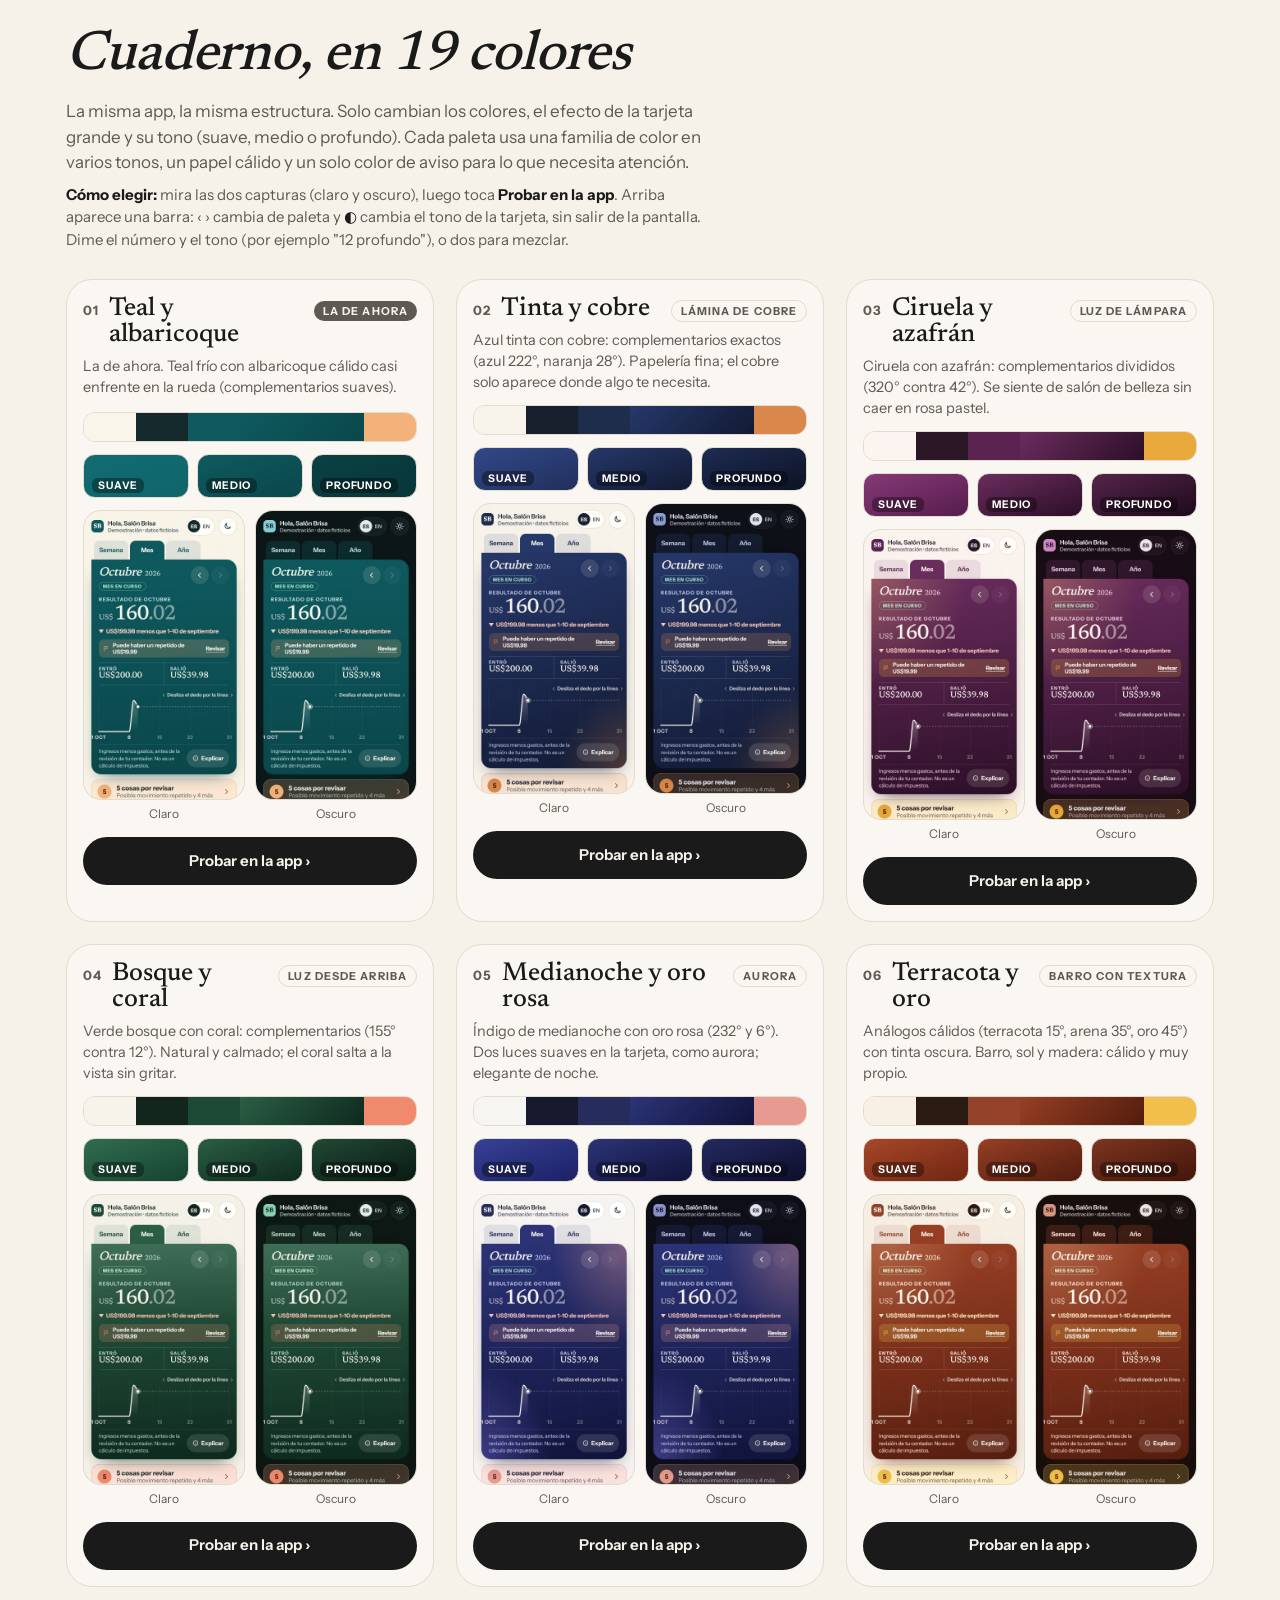
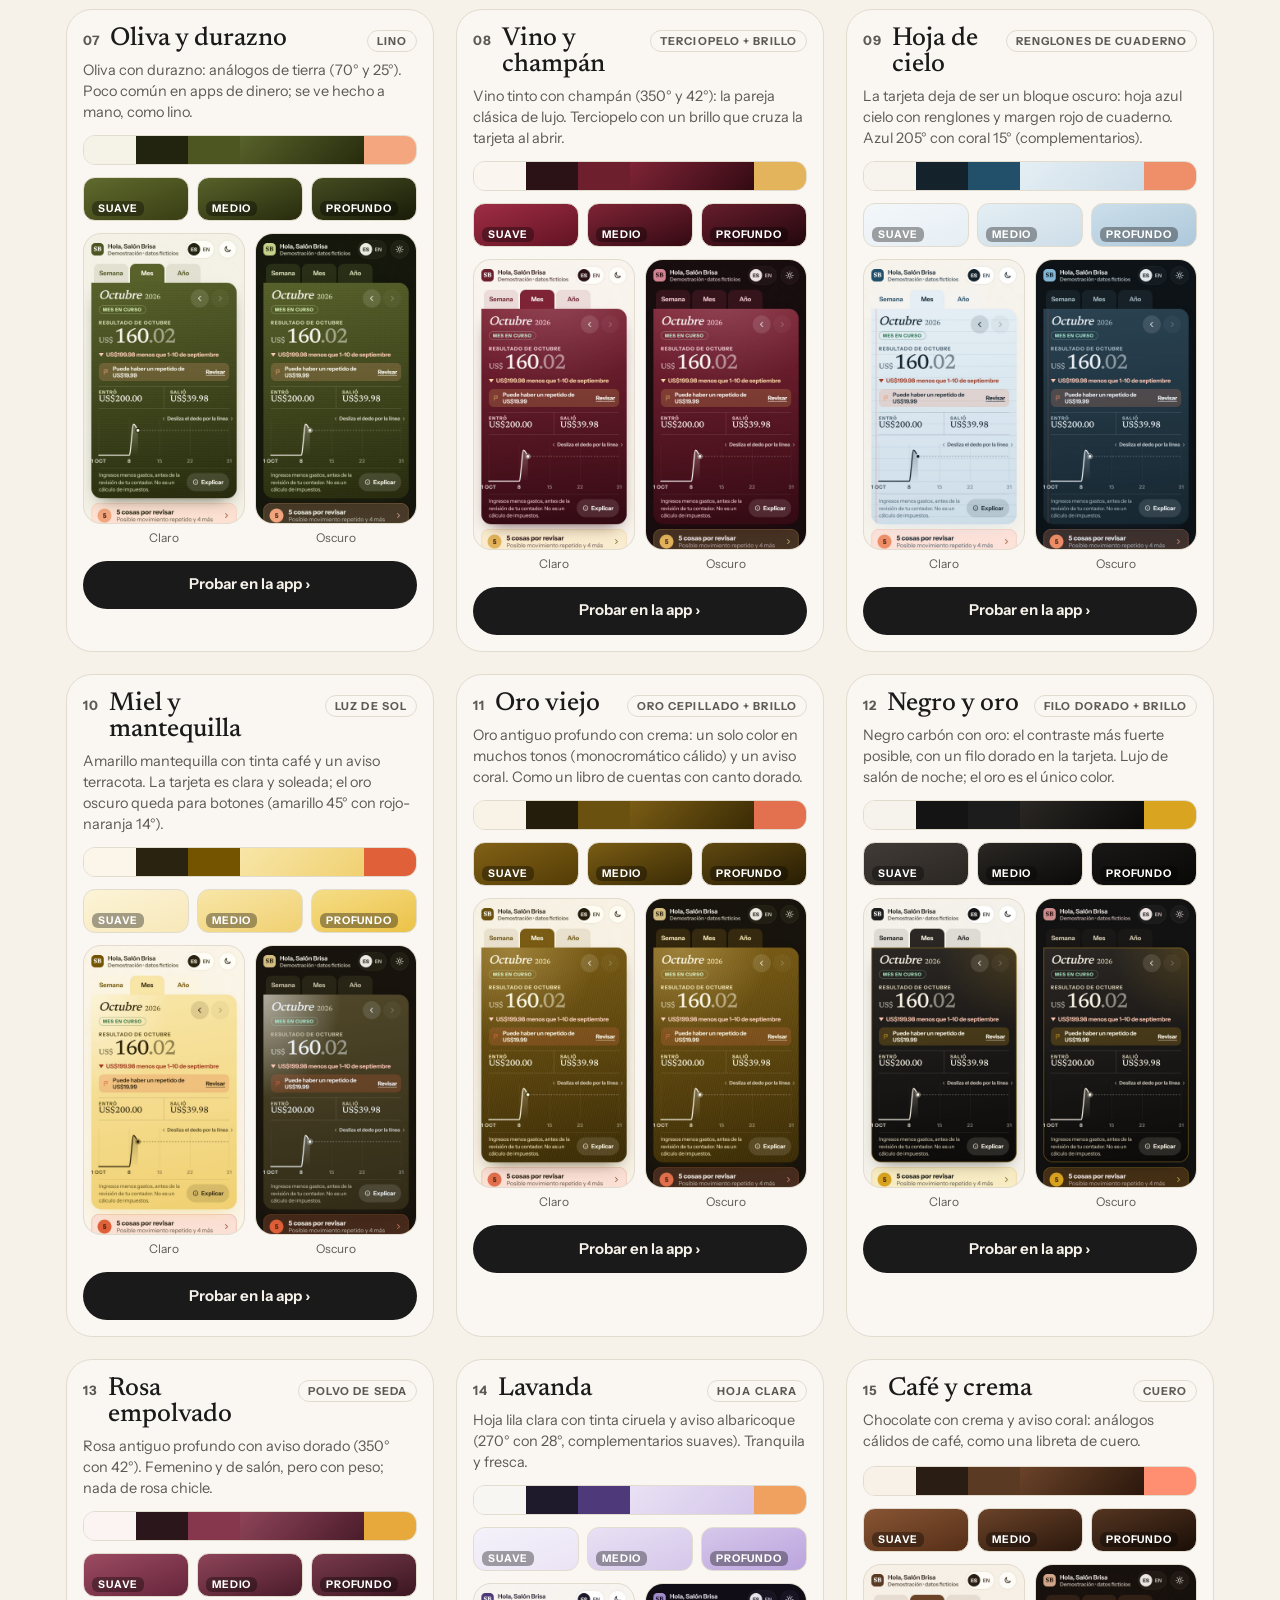
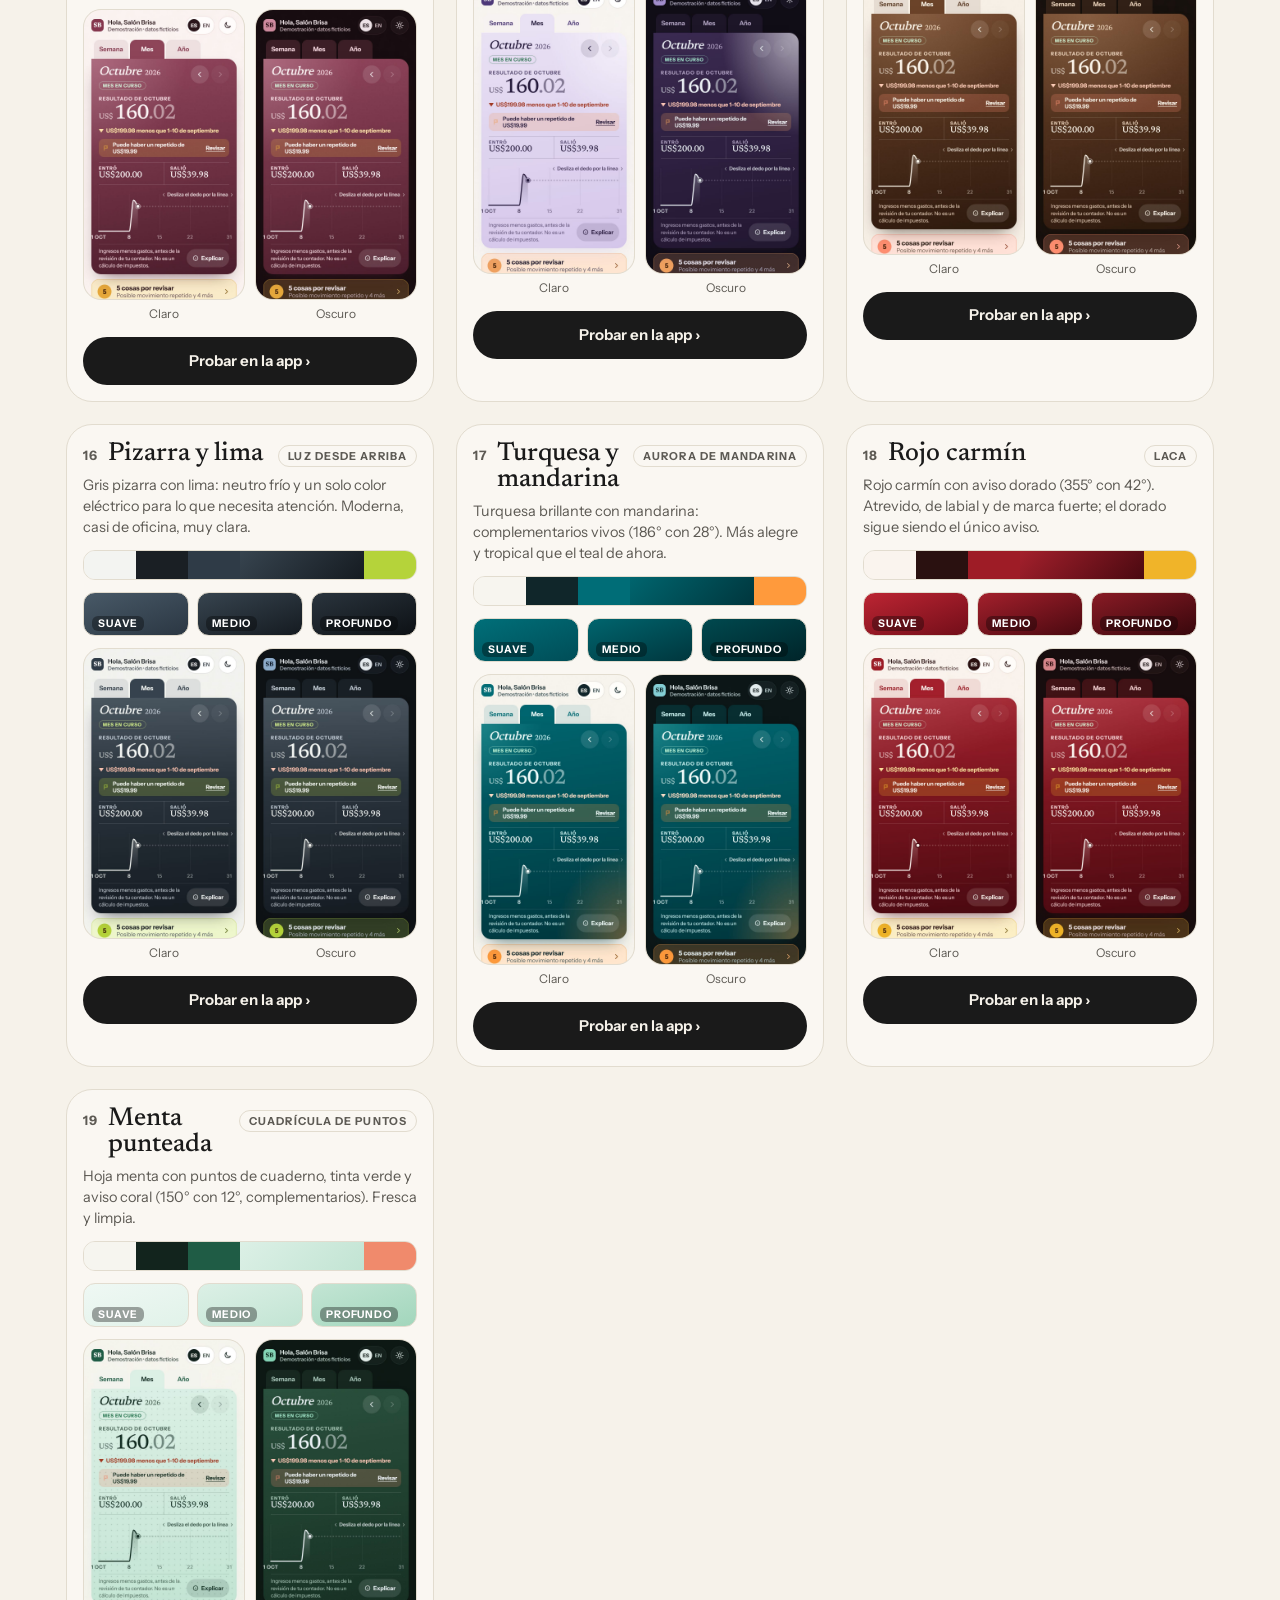
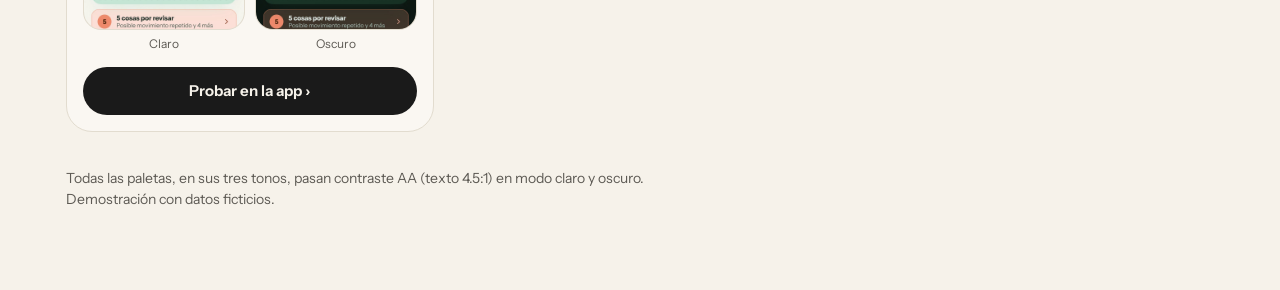
==== commit 79025647: "Cuaderno: 19 palettes with three card shades; Square import, no-cuenta tags, faster expense form, cl" ====
--- a/colores/index.html
+++ b/colores/index.html
@@ -36,16 +36,17 @@
 .shots figcaption{font-size:12px;color:var(--muted);text-align:center;margin-top:5px}
 .try{display:flex;align-items:center;justify-content:center;gap:8px;margin-top:14px;min-height:48px;border-radius:99px;background:var(--text);color:var(--bg);font-weight:650;text-decoration:none;font-size:15px}
 .cur{font:700 11px var(--font-sans);letter-spacing:.1em;text-transform:uppercase;color:var(--bg);background:var(--muted);border-radius:99px;padding:3px 9px}
+.shades{display:grid;grid-template-columns:repeat(3,1fr);gap:8px;margin:0 0 12px}.shades div{height:44px;border-radius:12px;border:1px solid var(--line);display:flex;align-items:flex-end;padding:4px 8px;font:700 10.5px var(--font-sans);letter-spacing:.08em;text-transform:uppercase}
 .foot{margin-top:36px;font-size:14px;color:var(--muted);max-width:640px;line-height:1.5}
 </style>
 </head>
 <body>
 <main class="wrap">
-  <h1>Cuaderno, en nueve colores</h1>
-  <p class="lede">La misma app, la misma estructura. Solo cambian los colores y el efecto de la tarjeta grande. Cada paleta usa una familia de color en varios tonos, un papel cálido y un solo color de aviso para lo que necesita atención.</p>
-  <p class="how"><b>Cómo elegir:</b> mira las dos capturas (claro y oscuro), luego toca <b>Probar en la app</b>. Arriba aparece una barra con ‹ › para pasar de una paleta a otra sin salir de la pantalla. Dime el número o el nombre de la que te guste, o dos para mezclar.</p>
+  <h1 id="h">Cuaderno, en colores</h1>
+  <p class="lede">La misma app, la misma estructura. Solo cambian los colores, el efecto de la tarjeta grande y su tono (suave, medio o profundo). Cada paleta usa una familia de color en varios tonos, un papel cálido y un solo color de aviso para lo que necesita atención.</p>
+  <p class="how"><b>Cómo elegir:</b> mira las dos capturas (claro y oscuro), luego toca <b>Probar en la app</b>. Arriba aparece una barra: ‹ › cambia de paleta y <b>◐</b> cambia el tono de la tarjeta, sin salir de la pantalla. Dime el número y el tono (por ejemplo "12 profundo"), o dos para mezclar.</p>
   <div class="grid" id="grid"></div>
-  <p class="foot">Todos los colores pasan contraste AA (texto 4.5:1) en modo claro y oscuro. Demostración con datos ficticios.</p>
+  <p class="foot">Todas las paletas, en sus tres tonos, pasan contraste AA (texto 4.5:1) en modo claro y oscuro. Demostración con datos ficticios.</p>
 </main>
 <script>
 document.getElementById('grid').innerHTML = (window.SB_PALETTES || []).map(function (p, i) {
@@ -53,9 +54,11 @@
   return '<article class="pal" id="' + p.id + '"><div class="ph"><span class="num">' + String(i + 1).padStart(2, '0') + '</span><h2>' + p.name + '</h2>' + (p.id === 'actual' ? '<span class="cur">la de ahora</span>' : '<span class="fx">' + p.fx + '</span>') + '</div>' +
     '<p class="theory">' + p.theory + '</p>' +
     '<div class="sw" aria-hidden="true"><i style="background:' + s[0] + '"></i><i style="background:' + s[1] + '"></i><i style="background:' + s[2] + '"></i><i class="big" style="background:linear-gradient(135deg,' + s[3] + ',' + s[4] + ')"></i><i style="background:' + s[5] + '"></i></div>' +
+    '<div class="shades">' + ['suave','medio','profundo'].map(function (k) { var c = p.sh[k]; return '<div style="background:linear-gradient(160deg,' + c[0] + ',' + c[1] + ');color:' + p.sw[k === 'suave' && 0 ? 1 : 0] + '"><span style="background:rgba(0,0,0,.35);color:#fff;border-radius:6px;padding:1px 6px">' + k + '</span></div>'; }).join('') + '</div>' +
     '<div class="shots"><figure><img loading="lazy" src="img/' + p.id + '-claro.jpg" alt="Inicio de ' + p.name + ' en modo claro"><figcaption>Claro</figcaption></figure><figure><img loading="lazy" src="img/' + p.id + '-oscuro.jpg" alt="Inicio de ' + p.name + ' en modo oscuro"><figcaption>Oscuro</figcaption></figure></div>' +
     '<a class="try" href="../v1-cuaderno/index.html?p=' + p.id + '">Probar en la app ›</a></article>';
 }).join('');
+document.getElementById('h').textContent = 'Cuaderno, en ' + SB_PALETTES.length + ' colores';
 </script>
 </body>
 </html>
--- a/_lib/base.css
+++ b/_lib/base.css
@@ -511,6 +511,110 @@
 .cwhy{display:inline-block;margin-top:3px;font:650 12px var(--font-sans);font-style:normal;padding:1px 8px;border-radius:99px;background:var(--sunk);color:var(--muted);align-self:flex-start}
 .cwhy.need{background:var(--accent-tint);color:var(--accent-ink)}
 .cmark.off{background:transparent;border-style:dotted}
-.chips.scroll{-webkit-mask:linear-gradient(90deg,#000 calc(100% - 44px),transparent);mask:linear-gradient(90deg,#000 calc(100% - 44px),transparent)}
 .chips.scroll::after{content:"";flex:0 0 30px}
-@media (max-width:959px){:root[data-route=anotar] .nav{display:none}:root[data-route=anotar] .screen{padding-bottom:40px}:root[data-route=anotar] .submit-bar{bottom:0;padding-bottom:calc(10px + env(safe-area-inset-bottom))}:root[data-route=anotar] .toast{bottom:calc(24px + env(safe-area-inset-bottom))}}
+
+/* ===== round 3 (2026-11-14): tags that say why a row does not count, chip edge fade, Square, Mi silla, closing, Pagué algo ===== */
+.tag{font-size:12.5px;line-height:1.35;padding:2px 10px}
+.tag-wait,.tag-void,.tag-off{background:var(--sunk);color:var(--text);border:1px solid var(--line-strong)}
+.tag-need{border:1px solid color-mix(in srgb,var(--accent-ink) 35%,transparent);cursor:pointer}
+.tag-sq{background:var(--tint);color:var(--action);border:1px solid color-mix(in srgb,var(--action) 30%,transparent);font-size:11.5px;padding:1px 8px;letter-spacing:.02em}
+.lg-tags{display:flex;flex-wrap:wrap;gap:4px;margin-top:3px}
+.lg-tags .lg-why,.lg-tags .lg-sq{margin-top:0}
+.lg-why{color:var(--text);border:1px solid var(--line-strong);font-size:12.5px;padding:1px 9px}
+.lg-why.k-need{background:var(--accent-tint);color:var(--accent-ink);border-color:color-mix(in srgb,var(--accent-ink) 35%,transparent);cursor:pointer}
+.lg-c em.lg-sq{display:inline-block;font:700 11.5px var(--font-sans);padding:1px 8px;border-radius:99px;background:var(--tint);color:var(--action);border:1px solid color-mix(in srgb,var(--action) 30%,transparent)}
+.row-main .tag{margin-right:4px}
+.chips-wrap{position:relative;margin:12px -18px 4px}
+.chips-wrap .chips.scroll{margin:0;padding:2px 18px 6px}
+.chips-wrap::before,.chips-wrap::after{content:"";position:absolute;top:0;bottom:4px;width:46px;pointer-events:none;z-index:2;transition:opacity .2s}
+.chips-wrap::after{right:0;background:linear-gradient(90deg,transparent,var(--bg) 85%)}
+.chips-wrap::before{left:0;background:linear-gradient(270deg,transparent,var(--bg) 85%)}
+.chips-wrap.at-end::after,.chips-wrap.at-start::before{opacity:0}
+.chips.scroll::after{display:none}
+@media (min-width:960px){.chips-wrap{margin-left:0;margin-right:0}.chips-wrap .chips.scroll{padding-left:2px;padding-right:2px;flex-wrap:wrap;overflow:visible}.chips-wrap::before,.chips-wrap::after{display:none}}
+/* Square line on Inicio */
+.sq-line{display:flex;align-items:center;justify-content:center;gap:6px;min-height:44px;margin-top:8px;font-size:14px;color:var(--muted);text-decoration:none}
+.sq-line b{color:var(--action);font-weight:700;text-decoration:underline;text-underline-offset:3px}
+.sq-line .ic{width:16px;height:16px;color:var(--action)}
+/* Square screen */
+.square{display:block}
+.sq-status{display:flex;align-items:center;gap:10px;padding:12px 14px;border-radius:16px;background:var(--surface);border:1px solid var(--line);font-weight:650;margin:6px 0 14px}
+.sq-status .ic{width:20px;height:20px;color:var(--muted);flex:none}
+.sq-status.ok .ic{color:var(--ok)}
+.sq-steps{list-style:none;margin:0 0 16px;padding:0;display:grid;gap:8px}
+.sq-steps li{display:flex;align-items:center;gap:12px;padding:10px 12px;border-radius:16px;background:var(--surface);border:1px solid var(--line);font-weight:600}
+.sq-steps b{display:grid;place-items:center;width:30px;height:30px;border-radius:50%;background:var(--action);color:var(--action-text);font:700 15px var(--font-sans);flex:none}
+.sq-range{border:0;padding:0;margin:0 0 14px}
+.sq-range legend{font-weight:650;margin-bottom:8px;padding:0}
+.sq-dates{display:grid;grid-template-columns:1fr 1fr;gap:10px;margin-top:10px}
+.sq-dates[hidden]{display:none}
+.sq-dates label{display:flex;flex-direction:column;gap:4px;font-size:13px;font-weight:650;color:var(--muted)}
+.sq-dates input{min-height:46px;border:1px solid var(--line-strong);border-radius:12px;background:var(--surface);color:var(--text);font:inherit;padding:0 10px}
+.sq-actions{display:flex;flex-direction:column;gap:10px}
+.sq-actions[hidden]{display:none}
+.sq-input{position:absolute;width:1px;height:1px;opacity:0;overflow:hidden}
+.sq-input:focus-visible+.btn{outline:3px solid var(--action);outline-offset:2px}
+.sq-file{display:flex;align-items:center;gap:12px;padding:12px 14px;border-radius:16px;background:var(--tint);margin:16px 0 8px}
+.sq-file .ic{width:24px;height:24px;color:var(--action);flex:none}
+.sq-file span{display:flex;flex-direction:column}
+.sq-file small{color:var(--muted);font-size:13px}
+.sq-count{font-size:15.5px;margin:6px 2px 10px}
+.sq-day{background:var(--surface);border:1px solid var(--line);border-radius:18px;padding:12px 14px;margin-bottom:10px}
+.sq-day h3{display:flex;justify-content:space-between;gap:10px;font:600 17px var(--font-serif);margin-bottom:6px}
+.sq-day h3 b{font-variant-numeric:tabular-nums}
+.sq-orders{list-style:none;margin:0 0 8px;padding:0;font-size:14.5px}
+.sq-orders li{display:flex;justify-content:space-between;gap:10px;padding:3px 0;border-bottom:1px dotted var(--line-strong)}
+.sq-orders li.dup{color:var(--muted)}
+.sq-orders em{font:650 11.5px var(--font-sans);font-style:normal;padding:1px 7px;border-radius:99px;background:var(--sunk);border:1px solid var(--line-strong);margin-left:4px;color:var(--text)}
+.sq-dl{display:grid;gap:2px;margin:0}
+.sq-dl>div{display:flex;justify-content:space-between;gap:10px;padding:4px 0;font-size:14.5px}
+.sq-dl dt{display:flex;flex-direction:column;font-weight:650}
+.sq-dl dt small{font-weight:500;font-size:12.5px;color:var(--muted)}
+.sq-dl dd{margin:0;font-variant-numeric:tabular-nums;font-weight:650;white-space:nowrap}
+.sq-dl .off dd{color:var(--muted)}
+.sq-dl .in dd{color:var(--ok)}
+.sq-dup{display:flex;align-items:center;gap:8px;margin-top:6px;font-size:14px;font-weight:650;color:var(--muted)}
+.sq-dup .ic{width:17px;height:17px;color:var(--ok)}
+.sq-total{background:var(--surface);border:1px solid var(--line-strong);border-radius:18px;padding:12px 14px;margin:14px 0 4px;display:grid;gap:4px}
+.sq-total>div{display:flex;justify-content:space-between;gap:10px;font-variant-numeric:tabular-nums}
+.sq-total .off{color:var(--muted);font-size:14px}
+.sq-th{font:700 11px var(--font-sans);letter-spacing:.1em;text-transform:uppercase;color:var(--muted)}
+.sq-bar{display:flex;flex-direction:column;gap:8px}
+.sq-bar .btn-save:disabled{opacity:.5}
+/* Revisar: closing a month */
+.rv-block{margin:6px 0 10px;padding:10px 12px;border-radius:14px;background:var(--sunk);border:1px solid var(--line)}
+.rv-bh{display:flex;align-items:center;gap:8px;font-weight:700;font-size:14.5px;margin-bottom:6px}
+.rv-bh .ic{width:18px;height:18px;color:var(--accent-ink)}
+.rv-bh.ok .ic{color:var(--ok)}
+.rv-block ul{list-style:none;margin:0 0 8px;padding:0}
+.rv-block li button{display:flex;align-items:center;gap:10px;width:100%;min-height:44px;border:0;background:none;text-align:left;cursor:pointer;color:var(--text);font:inherit;font-weight:600;padding:2px 0}
+.rv-block li button>span:nth-child(2){flex:1;display:flex;flex-direction:column}
+.rv-block li small{font-weight:500;color:var(--muted);font-size:13px}
+.rv-block li .ic{width:16px;color:var(--muted)}
+.rv-close{display:flex;gap:8px;font-size:14px;line-height:1.4}
+.rv-close .ic{width:18px;height:18px;flex:none;margin-top:2px;color:var(--action)}
+.rv-miss{list-style:none;margin:0 0 10px;padding:0}
+.rv-miss li{display:flex;align-items:center;gap:10px;padding:6px 0;border-bottom:1px dotted var(--line-strong)}
+.rv-miss li span:nth-child(2){flex:1}
+.rv-miss b{font-variant-numeric:tabular-nums}
+/* Mi silla */
+.rs-grid{display:grid;grid-template-columns:1fr 1fr;gap:8px;margin:6px 0 4px}
+.rs-grid>div{display:flex;flex-direction:column;gap:3px;padding:12px;border-radius:16px;background:var(--surface);border:1px solid var(--line);border-top:4px solid var(--who)}
+.rs-grid span{font-size:13px;font-weight:650;color:var(--muted)}
+.rs-grid b{font:600 22px var(--font-serif);font-variant-numeric:tabular-nums}
+.rs-grid small{font-size:12.5px;color:var(--muted);line-height:1.35}
+.rs-no{align-self:flex-start;margin-top:4px;font:650 11.5px var(--font-sans);font-style:normal;padding:1px 8px;border-radius:99px;background:var(--sunk);border:1px solid var(--line-strong);color:var(--text)}
+.rs-grid .rs-left{background:var(--tint)}
+/* Pagué algo */
+.form-when{display:flex;align-items:center;gap:8px;margin:0 0 10px;font-size:15px;color:var(--muted)}
+.form-when .ic{width:18px;height:18px}
+.form-when b{color:var(--text)}
+.linkbtn{border:0;background:none;color:var(--action);font:inherit;font-weight:650;text-decoration:underline;text-underline-offset:3px;min-height:44px;padding:0 6px;cursor:pointer}
+.cat-none{margin-top:8px;width:100%;box-sizing:border-box;border-style:dashed}
+.cat-none small{font-weight:500;color:var(--muted)}
+.cat-none:has(input:checked) small{color:inherit}
+.form input,.form select{scroll-margin-bottom:190px}
+.submit-bar{background:linear-gradient(transparent,var(--bg) 22%)}
+.sheet-report fieldset{border:0;padding:0;margin:8px 0}
+.sheet-report fieldset legend{font-weight:650;padding:0;margin-bottom:6px}
+.cat-grid .cat-t:nth-child(3):last-child{grid-column:1/-1}
